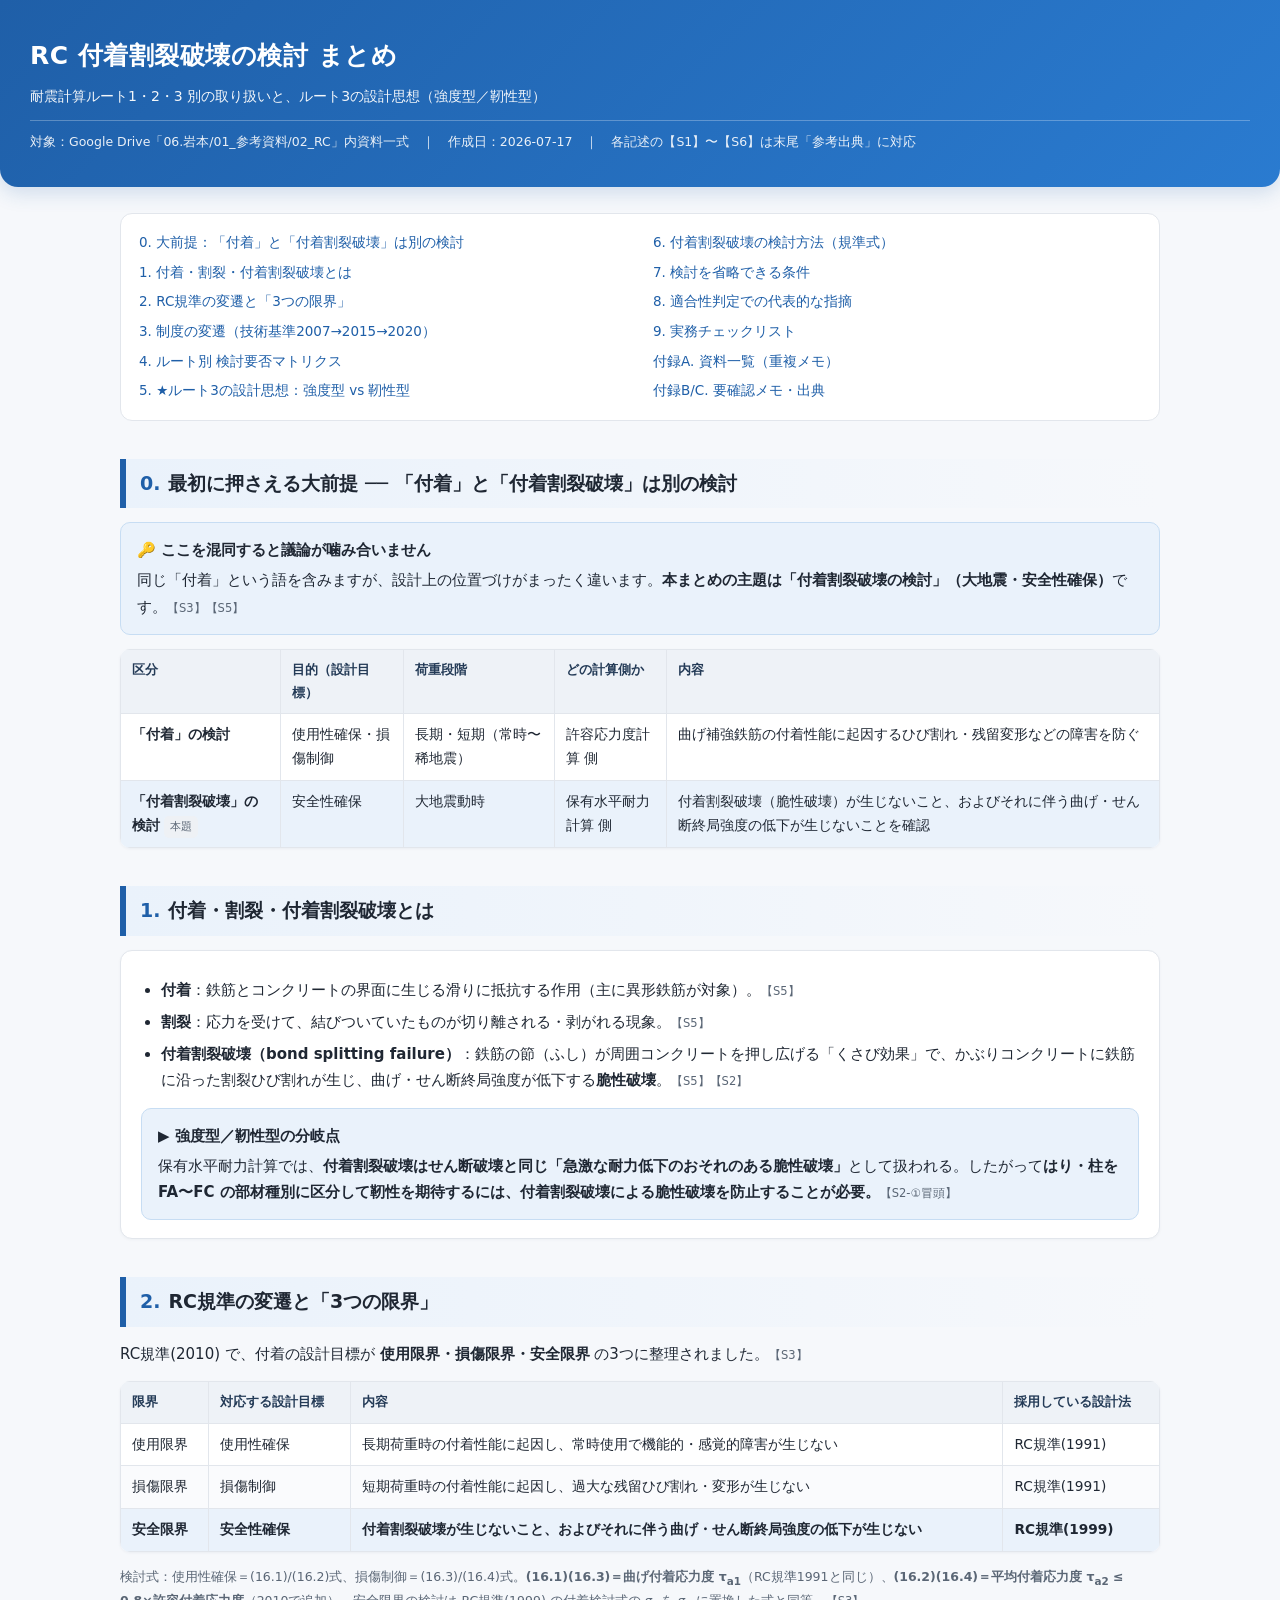
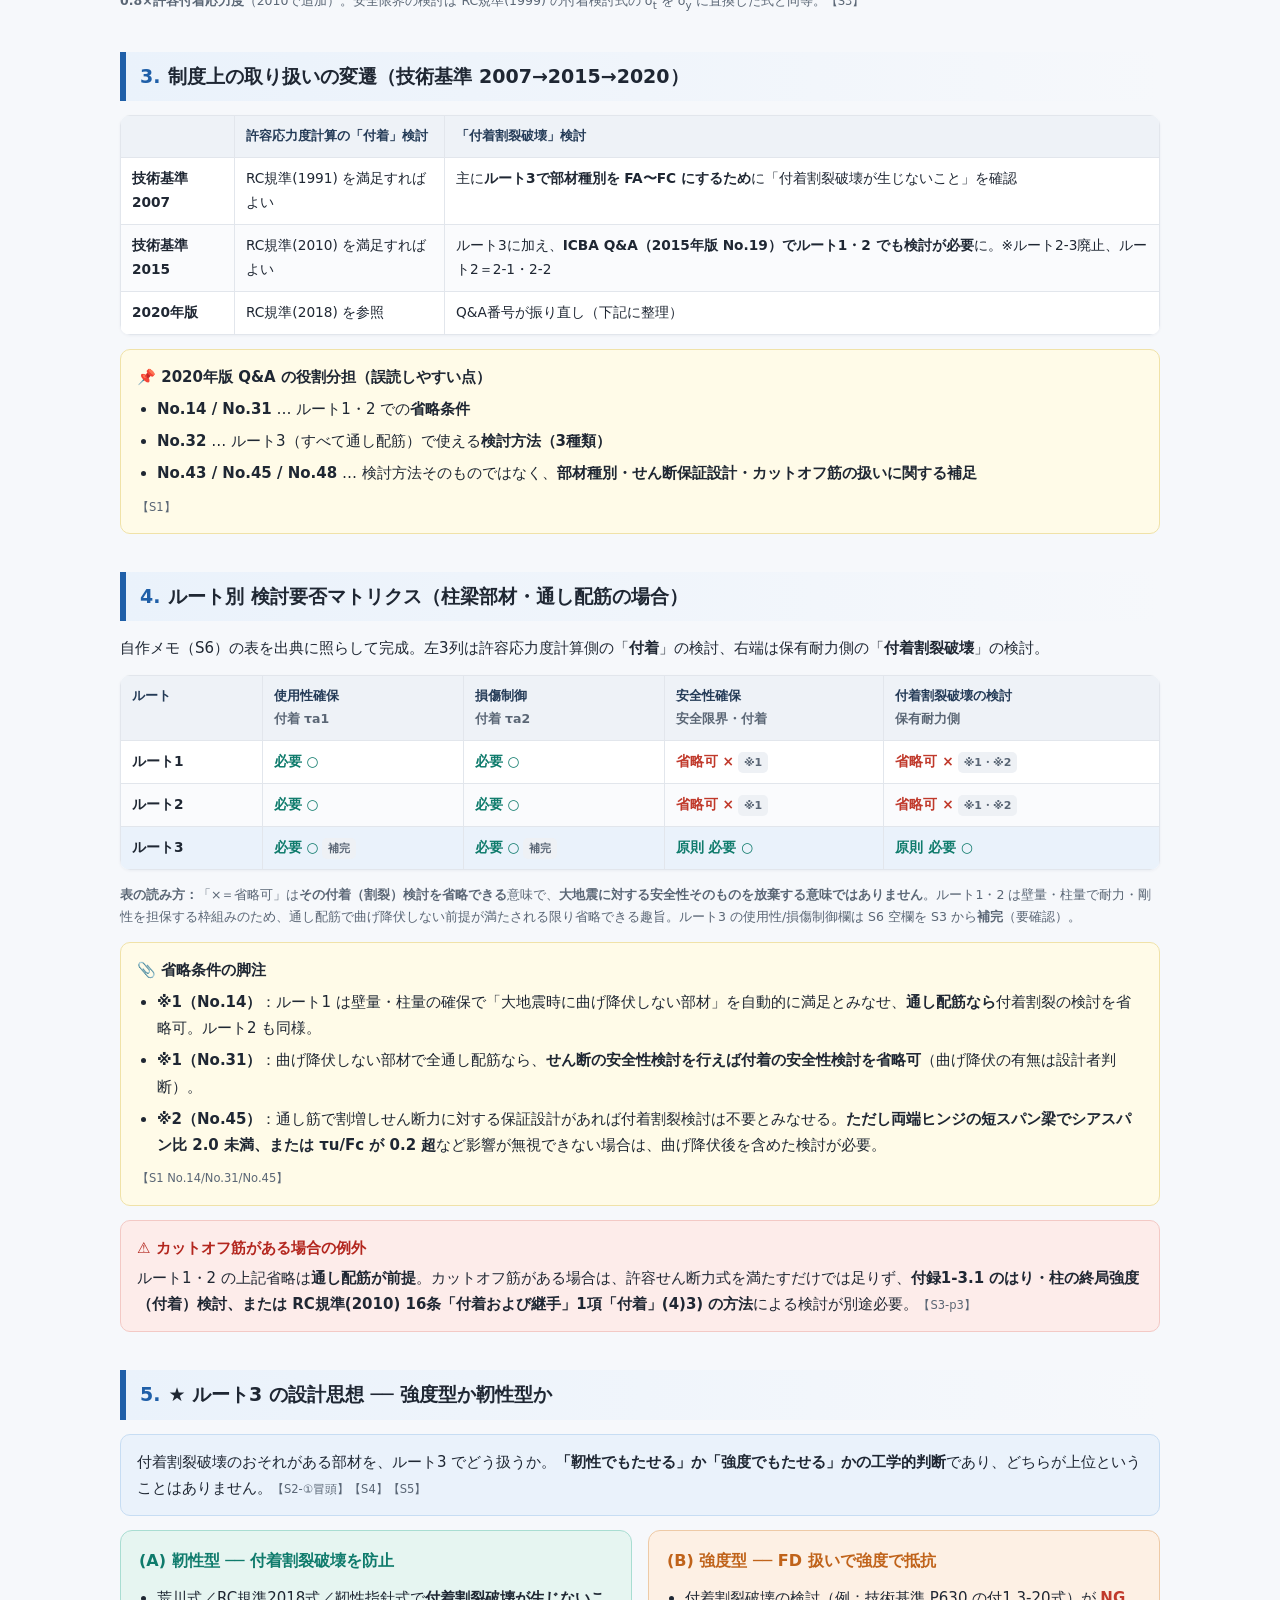
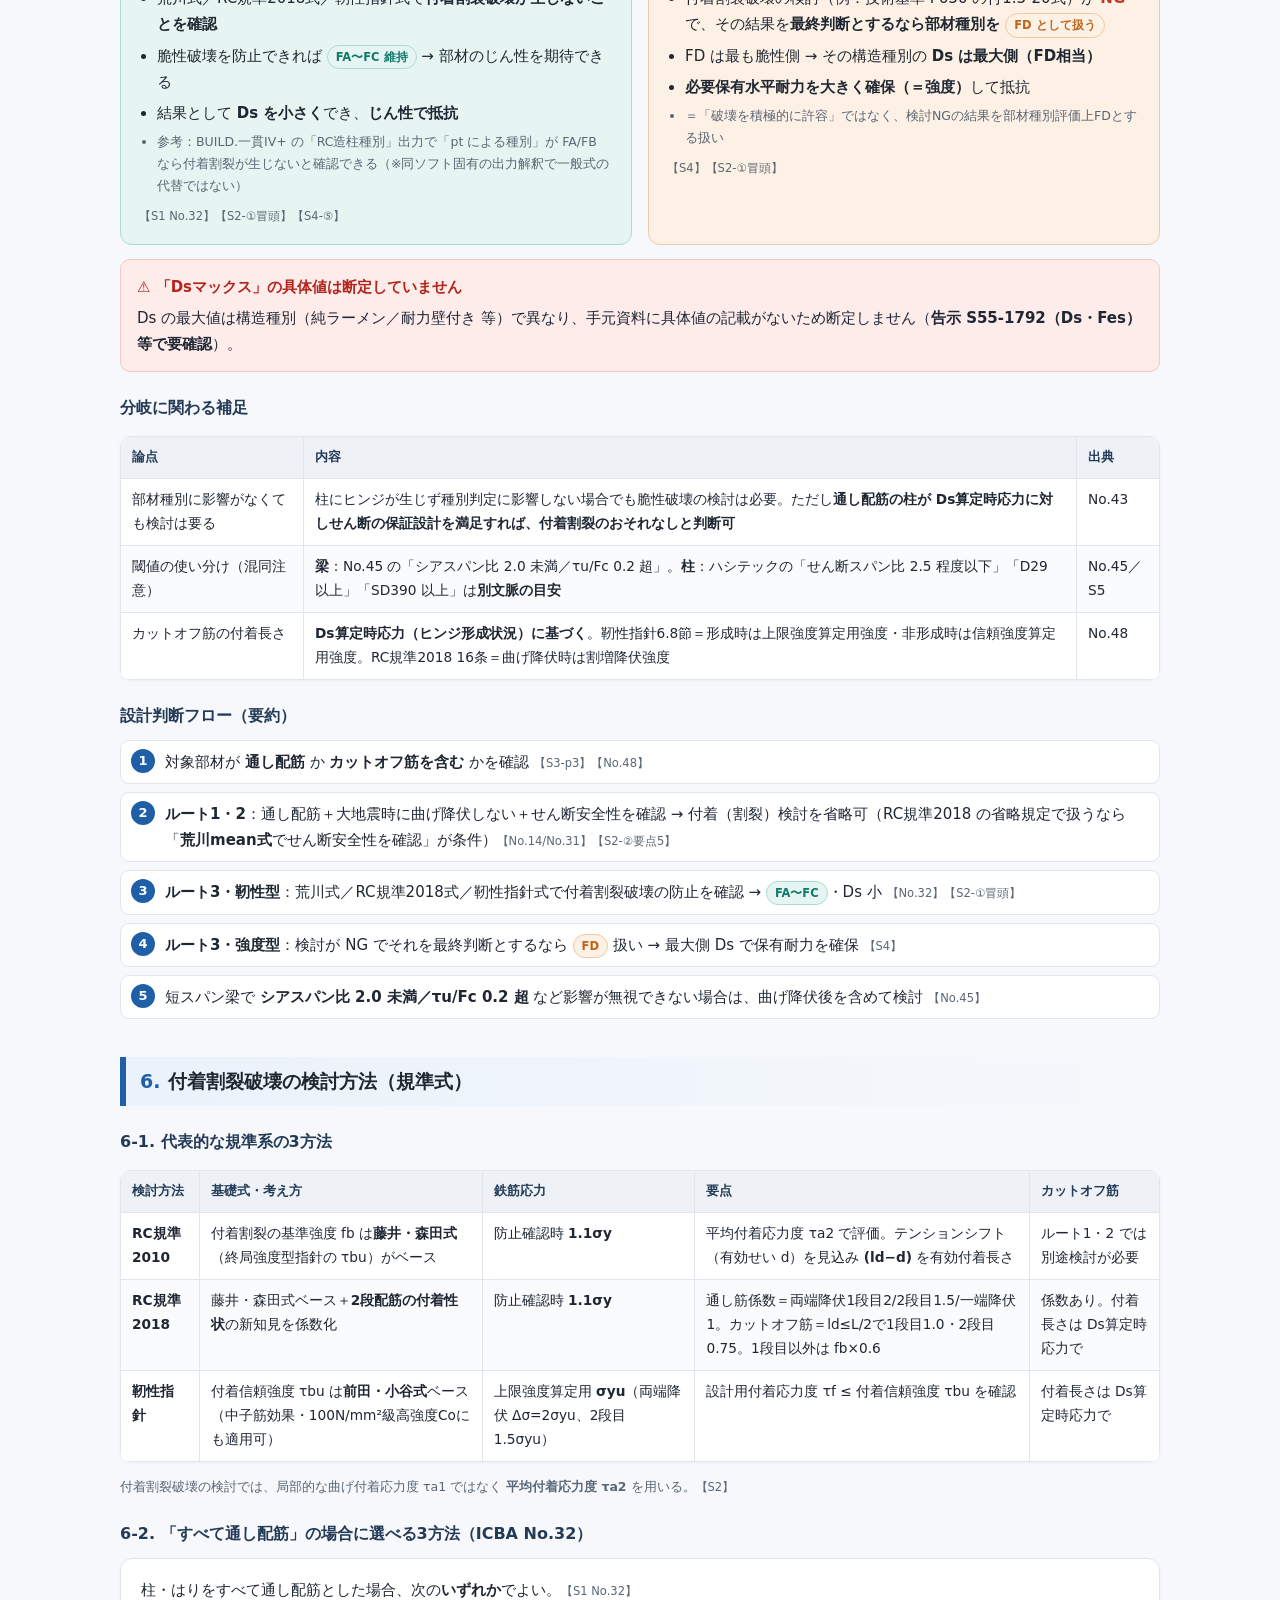
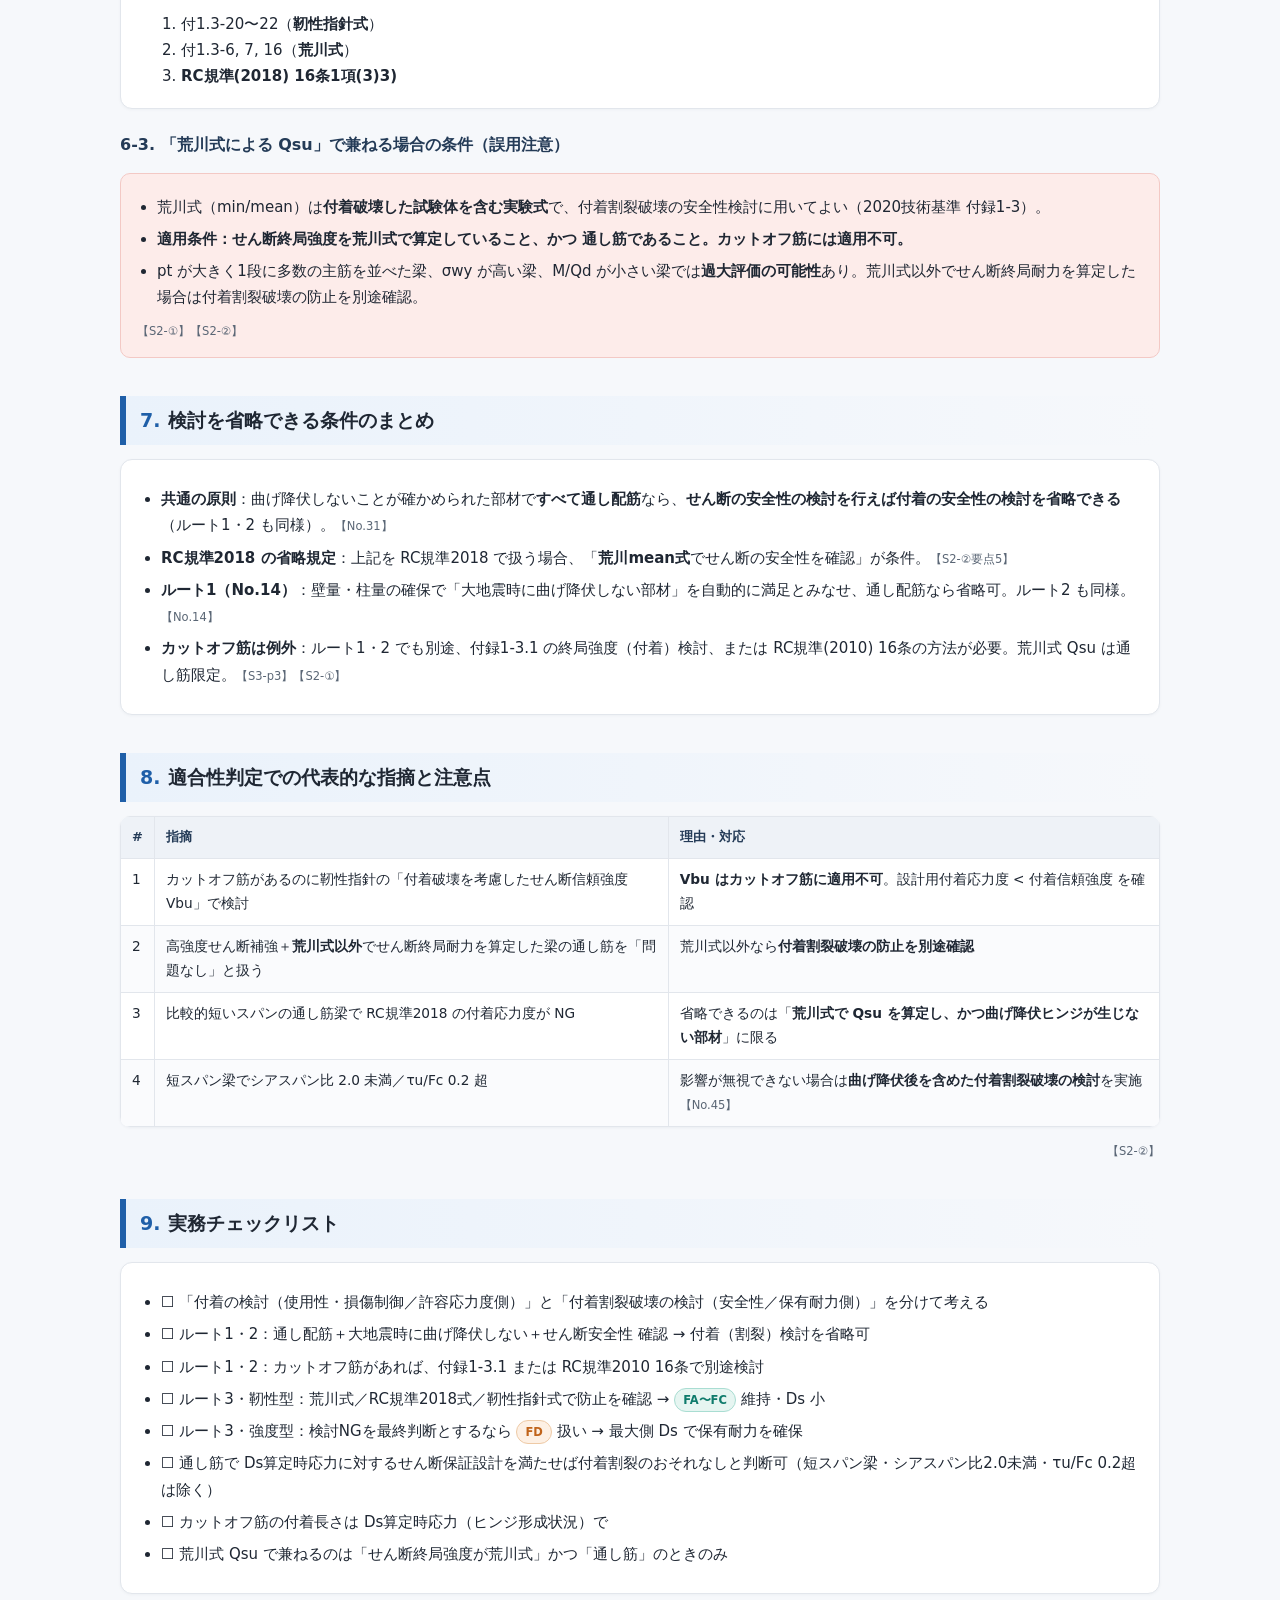
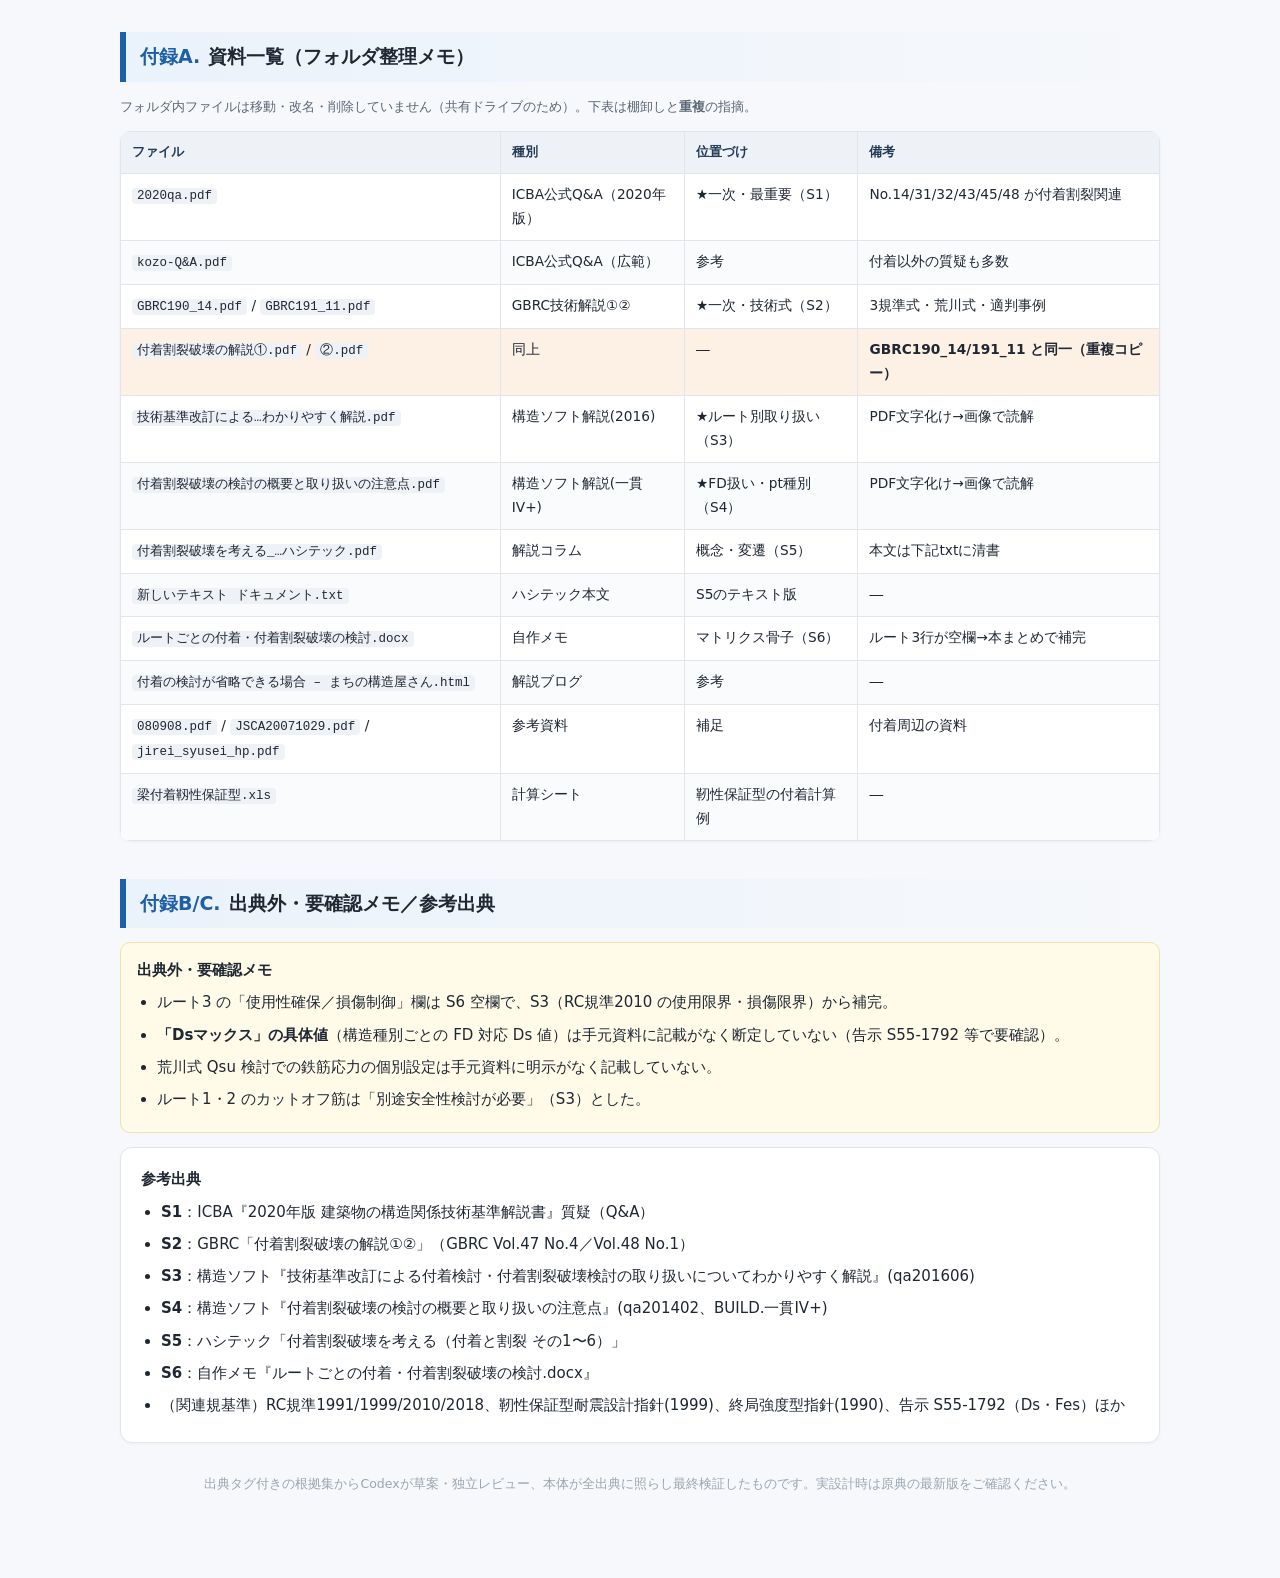
==== rc-fuchaku-247a04ee/index.html @ 0b387d48 "Add RC bond splitting failure summary page Co-Authored-By: Claude Fable 5 <noreply@anthropic.com>" ====
<!DOCTYPE html>
<html lang="ja">
<head>
<meta charset="UTF-8">
<meta name="robots" content="noindex, nofollow">
<meta name="viewport" content="width=device-width, initial-scale=1.0">
<title>RC 付着割裂破壊の検討 まとめ（ルート1・2・3／強度型・靭性型）</title>
<style>
  :root{
    --ink:#1f2733; --sub:#5a6675; --line:#e2e6ec; --bg:#f6f8fb; --card:#fff;
    --accent:#1f5fa8; --accent-soft:#eaf2fb;
    --jin:#0f7b6c; --jin-soft:#e6f5f1;      /* 靭性型 */
    --kyo:#c0631a; --kyo-soft:#fdf0e4;      /* 強度型 */
    --warn:#b3261e; --warn-soft:#fdecea;
    --ok:#0f7b6c; --ng:#c0392b;
  }
  *{box-sizing:border-box}
  body{
    margin:0; background:var(--bg); color:var(--ink);
    font-family:"Yu Gothic","Hiragino Kaku Gothic ProN","Noto Sans JP","Meiryo",system-ui,sans-serif;
    line-height:1.75; font-size:15px; -webkit-font-smoothing:antialiased;
  }
  .wrap{max-width:1080px; margin:0 auto; padding:0 20px 80px;}
  header.hero{
    background:linear-gradient(135deg,#1f5fa8,#2a7bd0); color:#fff;
    padding:34px 30px; border-radius:0 0 18px 18px; margin-bottom:26px;
    box-shadow:0 6px 20px rgba(31,95,168,.18);
  }
  header.hero h1{margin:0 0 6px; font-size:25px; letter-spacing:.02em;}
  header.hero .lead{margin:0; opacity:.95; font-size:14px;}
  header.hero .meta{margin-top:12px; font-size:12.5px; opacity:.9; border-top:1px solid rgba(255,255,255,.3); padding-top:10px;}
  h2{
    font-size:19px; margin:38px 0 14px; padding:8px 0 8px 14px;
    border-left:6px solid var(--accent); background:linear-gradient(90deg,var(--accent-soft),transparent);
  }
  h2 .no{color:var(--accent); font-weight:800; margin-right:8px;}
  h3{font-size:16px; margin:22px 0 10px; color:#243b57;}
  p{margin:10px 0;}
  .card{background:var(--card); border:1px solid var(--line); border-radius:12px; padding:18px 20px; margin:14px 0; box-shadow:0 1px 3px rgba(20,40,80,.04);}
  table{width:100%; border-collapse:collapse; margin:14px 0; background:#fff; font-size:13.7px; border-radius:10px; overflow:hidden; box-shadow:0 1px 3px rgba(20,40,80,.05);}
  th,td{border:1px solid var(--line); padding:9px 11px; text-align:left; vertical-align:top;}
  thead th{background:#eef2f7; color:#243b57; font-weight:700; font-size:13px;}
  tbody tr:nth-child(even){background:#fafbfd;}
  .ok{color:var(--ok); font-weight:800;}
  .ng{color:var(--ng); font-weight:800;}
  .tag{display:inline-block; font-size:11px; color:var(--sub); background:#eef1f5; border-radius:5px; padding:1px 6px; margin-left:4px; white-space:nowrap;}
  .callout{border-radius:10px; padding:14px 16px; margin:14px 0; border:1px solid;}
  .callout .t{font-weight:800; margin-bottom:4px; display:flex; align-items:center; gap:7px;}
  .c-key{background:var(--accent-soft); border-color:#c7ddf3;}
  .c-warn{background:var(--warn-soft); border-color:#f3c9c5;}
  .c-warn .t{color:var(--warn);}
  .c-note{background:#fffbe8; border-color:#f0e2a8;}
  .two{display:grid; grid-template-columns:1fr 1fr; gap:16px;}
  @media(max-width:720px){.two{grid-template-columns:1fr;}}
  .panel{border-radius:12px; padding:16px 18px; border:1.5px solid;}
  .panel h3{margin-top:0;}
  .panel.jin{background:var(--jin-soft); border-color:#a9ddd2;}
  .panel.jin h3{color:var(--jin);}
  .panel.kyo{background:var(--kyo-soft); border-color:#eecaa6;}
  .panel.kyo h3{color:var(--kyo);}
  .panel ul{margin:8px 0 0; padding-left:18px;}
  .panel li{margin:5px 0;}
  .cmp th.jin{background:var(--jin-soft); color:var(--jin);}
  .cmp th.kyo{background:var(--kyo-soft); color:var(--kyo);}
  .cmp td.jin{background:#f2faf8;}
  .cmp td.kyo{background:#fdf6ee;}
  .cmp td.h{font-weight:700; background:#eef2f7; width:130px;}
  ul.clean{margin:8px 0; padding-left:20px;}
  ul.clean li{margin:6px 0;}
  ol.flow{counter-reset:s; list-style:none; padding-left:0; margin:10px 0;}
  ol.flow li{position:relative; padding:8px 8px 8px 44px; margin:8px 0; background:#fff; border:1px solid var(--line); border-radius:9px;}
  ol.flow li::before{counter-increment:s; content:counter(s); position:absolute; left:10px; top:8px; width:24px; height:24px; background:var(--accent); color:#fff; border-radius:50%; text-align:center; line-height:24px; font-weight:800; font-size:13px;}
  .src{color:var(--sub); font-size:11.5px;}
  .foot{font-size:12.5px; color:var(--sub);}
  .legend{font-size:12.5px; color:var(--sub); margin:6px 0 0;}
  code{background:#eef1f5; padding:1px 5px; border-radius:4px; font-size:12.5px;}
  .pill{display:inline-block; padding:1px 8px; border-radius:999px; font-size:11.5px; font-weight:700;}
  .pill.fd{background:var(--kyo-soft); color:var(--kyo); border:1px solid #eecaa6;}
  .pill.fa{background:var(--jin-soft); color:var(--jin); border:1px solid #a9ddd2;}
  .toc{background:#fff; border:1px solid var(--line); border-radius:12px; padding:14px 18px; margin-bottom:8px; columns:2; column-gap:26px;}
  @media(max-width:720px){.toc{columns:1;}}
  .toc a{color:var(--accent); text-decoration:none; font-size:13.5px; display:block; padding:3px 0;}
  .toc a:hover{text-decoration:underline;}
</style>
</head>
<body>
<header class="hero">
  <h1>RC 付着割裂破壊の検討 まとめ</h1>
  <p class="lead">耐震計算ルート1・2・3 別の取り扱いと、ルート3の設計思想（強度型／靭性型）</p>
  <div class="meta">対象：Google Drive「06.岩本/01_参考資料/02_RC」内資料一式　｜　作成日：2026-07-17　｜　各記述の【S1】〜【S6】は末尾「参考出典」に対応</div>
</header>

<div class="wrap">

<nav class="toc">
  <a href="#s0">0. 大前提：「付着」と「付着割裂破壊」は別の検討</a>
  <a href="#s1">1. 付着・割裂・付着割裂破壊とは</a>
  <a href="#s2">2. RC規準の変遷と「3つの限界」</a>
  <a href="#s3">3. 制度の変遷（技術基準2007→2015→2020）</a>
  <a href="#s4">4. ルート別 検討要否マトリクス</a>
  <a href="#s5">5. ★ルート3の設計思想：強度型 vs 靭性型</a>
  <a href="#s6">6. 付着割裂破壊の検討方法（規準式）</a>
  <a href="#s7">7. 検討を省略できる条件</a>
  <a href="#s8">8. 適合性判定での代表的な指摘</a>
  <a href="#s9">9. 実務チェックリスト</a>
  <a href="#sA">付録A. 資料一覧（重複メモ）</a>
  <a href="#sB">付録B/C. 要確認メモ・出典</a>
</nav>

<!-- 0 -->
<h2 id="s0"><span class="no">0.</span>最初に押さえる大前提 ── 「付着」と「付着割裂破壊」は別の検討</h2>
<div class="callout c-key">
  <div class="t">🔑 ここを混同すると議論が噛み合いません</div>
  同じ「付着」という語を含みますが、設計上の位置づけがまったく違います。<b>本まとめの主題は「付着割裂破壊の検討」（大地震・安全性確保）</b>です。<span class="src">【S3】【S5】</span>
</div>
<table>
  <thead><tr><th>区分</th><th>目的（設計目標）</th><th>荷重段階</th><th>どの計算側か</th><th>内容</th></tr></thead>
  <tbody>
    <tr><td><b>「付着」の検討</b></td><td>使用性確保・損傷制御</td><td>長期・短期（常時〜稀地震）</td><td>許容応力度計算 側</td><td>曲げ補強鉄筋の付着性能に起因するひび割れ・残留変形などの障害を防ぐ</td></tr>
    <tr style="background:#eaf2fb;"><td><b>「付着割裂破壊」の検討</b><span class="tag">本題</span></td><td>安全性確保</td><td>大地震動時</td><td>保有水平耐力計算 側</td><td>付着割裂破壊（脆性破壊）が生じないこと、およびそれに伴う曲げ・せん断終局強度の低下が生じないことを確認</td></tr>
  </tbody>
</table>

<!-- 1 -->
<h2 id="s1"><span class="no">1.</span>付着・割裂・付着割裂破壊とは</h2>
<div class="card">
  <ul class="clean">
    <li><b>付着</b>：鉄筋とコンクリートの界面に生じる滑りに抵抗する作用（主に異形鉄筋が対象）。<span class="src">【S5】</span></li>
    <li><b>割裂</b>：応力を受けて、結びついていたものが切り離される・剥がれる現象。<span class="src">【S5】</span></li>
    <li><b>付着割裂破壊（bond splitting failure）</b>：鉄筋の節（ふし）が周囲コンクリートを押し広げる「くさび効果」で、かぶりコンクリートに鉄筋に沿った割裂ひび割れが生じ、曲げ・せん断終局強度が低下する<b>脆性破壊</b>。<span class="src">【S5】【S2】</span></li>
  </ul>
  <div class="callout c-key" style="margin-bottom:0;">
    <div class="t">▶ 強度型／靭性型の分岐点</div>
    保有水平耐力計算では、<b>付着割裂破壊はせん断破壊と同じ「急激な耐力低下のおそれのある脆性破壊」</b>として扱われる。したがって<b>はり・柱を FA〜FC の部材種別に区分して靭性を期待するには、付着割裂破壊による脆性破壊を防止することが必要。</b><span class="src">【S2-①冒頭】</span>
  </div>
</div>

<!-- 2 -->
<h2 id="s2"><span class="no">2.</span>RC規準の変遷と「3つの限界」</h2>
<p>RC規準(2010) で、付着の設計目標が <b>使用限界・損傷限界・安全限界</b> の3つに整理されました。<span class="src">【S3】</span></p>
<table>
  <thead><tr><th>限界</th><th>対応する設計目標</th><th>内容</th><th>採用している設計法</th></tr></thead>
  <tbody>
    <tr><td>使用限界</td><td>使用性確保</td><td>長期荷重時の付着性能に起因し、常時使用で機能的・感覚的障害が生じない</td><td>RC規準(1991)</td></tr>
    <tr><td>損傷限界</td><td>損傷制御</td><td>短期荷重時の付着性能に起因し、過大な残留ひび割れ・変形が生じない</td><td>RC規準(1991)</td></tr>
    <tr style="background:#eaf2fb;"><td><b>安全限界</b></td><td><b>安全性確保</b></td><td><b>付着割裂破壊が生じないこと、およびそれに伴う曲げ・せん断終局強度の低下が生じない</b></td><td><b>RC規準(1999)</b></td></tr>
  </tbody>
</table>
<p class="foot">検討式：使用性確保＝(16.1)/(16.2)式、損傷制御＝(16.3)/(16.4)式。<b>(16.1)(16.3)＝曲げ付着応力度 τ<sub>a1</sub></b>（RC規準1991と同じ）、<b>(16.2)(16.4)＝平均付着応力度 τ<sub>a2</sub> ≤ 0.8×許容付着応力度</b>（2010で追加）。安全限界の検討は RC規準(1999) の付着検討式の σ<sub>t</sub> を σ<sub>y</sub> に置換した式と同等。<span class="src">【S3】</span></p>

<!-- 3 -->
<h2 id="s3"><span class="no">3.</span>制度上の取り扱いの変遷（技術基準 2007→2015→2020）</h2>
<table>
  <thead><tr><th></th><th>許容応力度計算の「付着」検討</th><th>「付着割裂破壊」検討</th></tr></thead>
  <tbody>
    <tr><td><b>技術基準 2007</b></td><td>RC規準(1991) を満足すればよい</td><td>主に<b>ルート3で部材種別を FA〜FC にするため</b>に「付着割裂破壊が生じないこと」を確認</td></tr>
    <tr><td><b>技術基準 2015</b></td><td>RC規準(2010) を満足すればよい</td><td>ルート3に加え、<b>ICBA Q&amp;A（2015年版 No.19）でルート1・2 でも検討が必要</b>に。※ルート2-3廃止、ルート2＝2-1・2-2</td></tr>
    <tr><td><b>2020年版</b></td><td>RC規準(2018) を参照</td><td>Q&amp;A番号が振り直し（下記に整理）</td></tr>
  </tbody>
</table>
<div class="callout c-note">
  <div class="t">📌 2020年版 Q&amp;A の役割分担（誤読しやすい点）</div>
  <ul class="clean" style="margin:2px 0;">
    <li><b>No.14 / No.31</b> … ルート1・2 での<b>省略条件</b></li>
    <li><b>No.32</b> … ルート3（すべて通し配筋）で使える<b>検討方法（3種類）</b></li>
    <li><b>No.43 / No.45 / No.48</b> … 検討方法そのものではなく、<b>部材種別・せん断保証設計・カットオフ筋の扱いに関する補足</b></li>
  </ul>
  <span class="src">【S1】</span>
</div>

<!-- 4 -->
<h2 id="s4"><span class="no">4.</span>ルート別 検討要否マトリクス（柱梁部材・通し配筋の場合）</h2>
<p>自作メモ（S6）の表を出典に照らして完成。左3列は許容応力度計算側の「<b>付着</b>」の検討、右端は保有耐力側の「<b>付着割裂破壊</b>」の検討。</p>
<table>
  <thead><tr><th>ルート</th><th>使用性確保<br><span class="foot">付着 τa1</span></th><th>損傷制御<br><span class="foot">付着 τa2</span></th><th>安全性確保<br><span class="foot">安全限界・付着</span></th><th>付着割裂破壊の検討<br><span class="foot">保有耐力側</span></th></tr></thead>
  <tbody>
    <tr><td><b>ルート1</b></td><td class="ok">必要 ○</td><td class="ok">必要 ○</td><td class="ng">省略可 ×<span class="tag">※1</span></td><td class="ng">省略可 ×<span class="tag">※1・※2</span></td></tr>
    <tr><td><b>ルート2</b></td><td class="ok">必要 ○</td><td class="ok">必要 ○</td><td class="ng">省略可 ×<span class="tag">※1</span></td><td class="ng">省略可 ×<span class="tag">※1・※2</span></td></tr>
    <tr style="background:#eaf2fb;"><td><b>ルート3</b></td><td class="ok">必要 ○<span class="tag">補完</span></td><td class="ok">必要 ○<span class="tag">補完</span></td><td class="ok">原則 必要 ○</td><td class="ok">原則 必要 ○</td></tr>
  </tbody>
</table>
<p class="legend"><b>表の読み方：</b>「×＝省略可」は<b>その付着（割裂）検討を省略できる</b>意味で、<b>大地震に対する安全性そのものを放棄する意味ではありません</b>。ルート1・2 は壁量・柱量で耐力・剛性を担保する枠組みのため、通し配筋で曲げ降伏しない前提が満たされる限り省略できる趣旨。ルート3 の使用性/損傷制御欄は S6 空欄を S3 から<b>補完</b>（要確認）。</p>
<div class="callout c-note">
  <div class="t">📎 省略条件の脚注</div>
  <ul class="clean" style="margin:2px 0;">
    <li><b>※1（No.14）</b>：ルート1 は壁量・柱量の確保で「大地震時に曲げ降伏しない部材」を自動的に満足とみなせ、<b>通し配筋なら</b>付着割裂の検討を省略可。ルート2 も同様。</li>
    <li><b>※1（No.31）</b>：曲げ降伏しない部材で全通し配筋なら、<b>せん断の安全性検討を行えば付着の安全性検討を省略可</b>（曲げ降伏の有無は設計者判断）。</li>
    <li><b>※2（No.45）</b>：通し筋で割増しせん断力に対する保証設計があれば付着割裂検討は不要とみなせる。<b>ただし両端ヒンジの短スパン梁でシアスパン比 2.0 未満、または τu/Fc が 0.2 超</b>など影響が無視できない場合は、曲げ降伏後を含めた検討が必要。</li>
  </ul>
  <span class="src">【S1 No.14/No.31/No.45】</span>
</div>
<div class="callout c-warn">
  <div class="t">⚠ カットオフ筋がある場合の例外</div>
  ルート1・2 の上記省略は<b>通し配筋が前提</b>。カットオフ筋がある場合は、許容せん断力式を満たすだけでは足りず、<b>付録1-3.1 のはり・柱の終局強度（付着）検討、または RC規準(2010) 16条「付着および継手」1項「付着」(4)3) の方法</b>による検討が別途必要。<span class="src">【S3-p3】</span>
</div>

<!-- 5 -->
<h2 id="s5"><span class="no">5.</span>★ ルート3 の設計思想 ── 強度型か靭性型か</h2>
<div class="callout c-key">
  付着割裂破壊のおそれがある部材を、ルート3 でどう扱うか。<b>「靭性でもたせる」か「強度でもたせる」かの工学的判断</b>であり、どちらが上位ということはありません。<span class="src">【S2-①冒頭】【S4】【S5】</span>
</div>
<div class="two">
  <div class="panel jin">
    <h3>(A) 靭性型 ── 付着割裂破壊を防止</h3>
    <ul>
      <li>荒川式／RC規準2018式／靭性指針式で<b>付着割裂破壊が生じないことを確認</b></li>
      <li>脆性破壊を防止できれば <span class="pill fa">FA〜FC 維持</span> → 部材のじん性を期待できる</li>
      <li>結果として <b>Ds を小さく</b>でき、<b>じん性で抵抗</b></li>
      <li class="foot">参考：BUILD.一貫IV+ の「RC造柱種別」出力で「pt による種別」が FA/FB なら付着割裂が生じないと確認できる（※同ソフト固有の出力解釈で一般式の代替ではない）</li>
    </ul>
    <span class="src">【S1 No.32】【S2-①冒頭】【S4-⑤】</span>
  </div>
  <div class="panel kyo">
    <h3>(B) 強度型 ── FD 扱いで強度で抵抗</h3>
    <ul>
      <li>付着割裂破壊の検討（例：技術基準 P630 の付1.3-20式）が <b class="ng">NG</b> で、その結果を<b>最終判断とするなら部材種別を <span class="pill fd">FD として扱う</span></b></li>
      <li>FD は最も脆性側 → その構造種別の <b>Ds は最大側（FD相当）</b></li>
      <li><b>必要保有水平耐力を大きく確保（＝強度）</b>して抵抗</li>
      <li class="foot">＝「破壊を積極的に許容」ではなく、検討NGの結果を部材種別評価上FDとする扱い</li>
    </ul>
    <span class="src">【S4】【S2-①冒頭】</span>
  </div>
</div>
<div class="callout c-warn">
  <div class="t">⚠ 「Dsマックス」の具体値は断定していません</div>
  Ds の最大値は構造種別（純ラーメン／耐力壁付き 等）で異なり、手元資料に具体値の記載がないため断定しません（<b>告示 S55-1792（Ds・Fes）等で要確認</b>）。
</div>

<h3>分岐に関わる補足</h3>
<table>
  <thead><tr><th>論点</th><th>内容</th><th>出典</th></tr></thead>
  <tbody>
    <tr><td>部材種別に影響がなくても検討は要る</td><td>柱にヒンジが生じず種別判定に影響しない場合でも脆性破壊の検討は必要。ただし<b>通し配筋の柱が Ds算定時応力に対しせん断の保証設計を満足すれば、付着割裂のおそれなしと判断可</b></td><td>No.43</td></tr>
    <tr><td>閾値の使い分け（混同注意）</td><td><b>梁</b>：No.45 の「シアスパン比 2.0 未満／τu/Fc 0.2 超」。<b>柱</b>：ハシテックの「せん断スパン比 2.5 程度以下」「D29 以上」「SD390 以上」は<b>別文脈の目安</b></td><td>No.45／S5</td></tr>
    <tr><td>カットオフ筋の付着長さ</td><td><b>Ds算定時応力（ヒンジ形成状況）に基づく</b>。靭性指針6.8節＝形成時は上限強度算定用強度・非形成時は信頼強度算定用強度。RC規準2018 16条＝曲げ降伏時は割増降伏強度</td><td>No.48</td></tr>
  </tbody>
</table>

<h3>設計判断フロー（要約）</h3>
<ol class="flow">
  <li>対象部材が <b>通し配筋</b> か <b>カットオフ筋を含む</b> かを確認 <span class="src">【S3-p3】【No.48】</span></li>
  <li><b>ルート1・2</b>：通し配筋＋大地震時に曲げ降伏しない＋せん断安全性を確認 → 付着（割裂）検討を省略可（RC規準2018 の省略規定で扱うなら「<b>荒川mean式</b>でせん断安全性を確認」が条件）<span class="src">【No.14/No.31】【S2-②要点5】</span></li>
  <li><b>ルート3・靭性型</b>：荒川式／RC規準2018式／靭性指針式で付着割裂破壊の防止を確認 → <span class="pill fa">FA〜FC</span>・Ds 小 <span class="src">【No.32】【S2-①冒頭】</span></li>
  <li><b>ルート3・強度型</b>：検討が NG でそれを最終判断とするなら <span class="pill fd">FD</span> 扱い → 最大側 Ds で保有耐力を確保 <span class="src">【S4】</span></li>
  <li>短スパン梁で <b>シアスパン比 2.0 未満／τu/Fc 0.2 超</b> など影響が無視できない場合は、曲げ降伏後を含めて検討 <span class="src">【No.45】</span></li>
</ol>

<!-- 6 -->
<h2 id="s6"><span class="no">6.</span>付着割裂破壊の検討方法（規準式）</h2>
<h3>6-1. 代表的な規準系の3方法</h3>
<table>
  <thead><tr><th>検討方法</th><th>基礎式・考え方</th><th>鉄筋応力</th><th>要点</th><th>カットオフ筋</th></tr></thead>
  <tbody>
    <tr><td><b>RC規準2010</b></td><td>付着割裂の基準強度 fb は<b>藤井・森田式</b>（終局強度型指針の τbu）がベース</td><td>防止確認時 <b>1.1σy</b></td><td>平均付着応力度 τa2 で評価。テンションシフト（有効せい d）を見込み <b>(ld−d)</b> を有効付着長さ</td><td>ルート1・2 では別途検討が必要</td></tr>
    <tr><td><b>RC規準2018</b></td><td>藤井・森田式ベース＋<b>2段配筋の付着性状</b>の新知見を係数化</td><td>防止確認時 <b>1.1σy</b></td><td>通し筋係数＝両端降伏1段目2/2段目1.5/一端降伏1。カットオフ筋＝ld≤L/2で1段目1.0・2段目0.75。1段目以外は fb×0.6</td><td>係数あり。付着長さは Ds算定時応力で</td></tr>
    <tr><td><b>靭性指針</b></td><td>付着信頼強度 τbu は<b>前田・小谷式</b>ベース（中子筋効果・100N/mm²級高強度Coにも適用可）</td><td>上限強度算定用 <b>σyu</b>（両端降伏 Δσ=2σyu、2段目 1.5σyu）</td><td>設計用付着応力度 τf ≤ 付着信頼強度 τbu を確認</td><td>付着長さは Ds算定時応力で</td></tr>
  </tbody>
</table>
<p class="foot">付着割裂破壊の検討では、局部的な曲げ付着応力度 τa1 ではなく <b>平均付着応力度 τa2</b> を用いる。<span class="src">【S2】</span></p>

<h3>6-2. 「すべて通し配筋」の場合に選べる3方法（ICBA No.32）</h3>
<div class="card" style="margin-top:6px;">
  柱・はりをすべて通し配筋とした場合、次の<b>いずれか</b>でよい。<span class="src">【S1 No.32】</span>
  <ol style="margin:8px 0 0;">
    <li>付1.3-20〜22（<b>靭性指針式</b>）</li>
    <li>付1.3-6, 7, 16（<b>荒川式</b>）</li>
    <li><b>RC規準(2018) 16条1項(3)3)</b></li>
  </ol>
</div>

<h3>6-3. 「荒川式による Qsu」で兼ねる場合の条件（誤用注意）</h3>
<div class="callout c-warn">
  <ul class="clean" style="margin:2px 0;">
    <li>荒川式（min/mean）は<b>付着破壊した試験体を含む実験式</b>で、付着割裂破壊の安全性検討に用いてよい（2020技術基準 付録1-3）。</li>
    <li><b>適用条件：せん断終局強度を荒川式で算定していること、かつ 通し筋であること。カットオフ筋には適用不可。</b></li>
    <li>pt が大きく1段に多数の主筋を並べた梁、σwy が高い梁、M/Qd が小さい梁では<b>過大評価の可能性</b>あり。荒川式以外でせん断終局耐力を算定した場合は付着割裂破壊の防止を別途確認。</li>
  </ul>
  <span class="src">【S2-①】【S2-②】</span>
</div>

<!-- 7 -->
<h2 id="s7"><span class="no">7.</span>検討を省略できる条件のまとめ</h2>
<div class="card">
  <ul class="clean">
    <li><b>共通の原則</b>：曲げ降伏しないことが確かめられた部材で<b>すべて通し配筋</b>なら、<b>せん断の安全性の検討を行えば付着の安全性の検討を省略できる</b>（ルート1・2 も同様）。<span class="src">【No.31】</span></li>
    <li><b>RC規準2018 の省略規定</b>：上記を RC規準2018 で扱う場合、「<b>荒川mean式</b>でせん断の安全性を確認」が条件。<span class="src">【S2-②要点5】</span></li>
    <li><b>ルート1（No.14）</b>：壁量・柱量の確保で「大地震時に曲げ降伏しない部材」を自動的に満足とみなせ、通し配筋なら省略可。ルート2 も同様。<span class="src">【No.14】</span></li>
    <li><b>カットオフ筋は例外</b>：ルート1・2 でも別途、付録1-3.1 の終局強度（付着）検討、または RC規準(2010) 16条の方法が必要。荒川式 Qsu は通し筋限定。<span class="src">【S3-p3】【S2-①】</span></li>
  </ul>
</div>

<!-- 8 -->
<h2 id="s8"><span class="no">8.</span>適合性判定での代表的な指摘と注意点</h2>
<table>
  <thead><tr><th>#</th><th>指摘</th><th>理由・対応</th></tr></thead>
  <tbody>
    <tr><td>1</td><td>カットオフ筋があるのに靭性指針の「付着破壊を考慮したせん断信頼強度 Vbu」で検討</td><td><b>Vbu はカットオフ筋に適用不可</b>。設計用付着応力度 &lt; 付着信頼強度 を確認</td></tr>
    <tr><td>2</td><td>高強度せん断補強＋<b>荒川式以外</b>でせん断終局耐力を算定した梁の通し筋を「問題なし」と扱う</td><td>荒川式以外なら<b>付着割裂破壊の防止を別途確認</b></td></tr>
    <tr><td>3</td><td>比較的短いスパンの通し筋梁で RC規準2018 の付着応力度が NG</td><td>省略できるのは「<b>荒川式で Qsu を算定し、かつ曲げ降伏ヒンジが生じない部材</b>」に限る</td></tr>
    <tr><td>4</td><td>短スパン梁でシアスパン比 2.0 未満／τu/Fc 0.2 超</td><td>影響が無視できない場合は<b>曲げ降伏後を含めた付着割裂破壊の検討</b>を実施 <span class="src">【No.45】</span></td></tr>
  </tbody>
</table>
<p class="src" style="text-align:right;">【S2-②】</p>

<!-- 9 -->
<h2 id="s9"><span class="no">9.</span>実務チェックリスト</h2>
<div class="card">
  <ul class="clean">
    <li>☐ 「付着の検討（使用性・損傷制御／許容応力度側）」と「付着割裂破壊の検討（安全性／保有耐力側）」を分けて考える</li>
    <li>☐ ルート1・2：通し配筋＋大地震時に曲げ降伏しない＋せん断安全性 確認 → 付着（割裂）検討を省略可</li>
    <li>☐ ルート1・2：カットオフ筋があれば、付録1-3.1 または RC規準2010 16条で別途検討</li>
    <li>☐ ルート3・靭性型：荒川式／RC規準2018式／靭性指針式で防止を確認 → <span class="pill fa">FA〜FC</span> 維持・Ds 小</li>
    <li>☐ ルート3・強度型：検討NGを最終判断とするなら <span class="pill fd">FD</span> 扱い → 最大側 Ds で保有耐力を確保</li>
    <li>☐ 通し筋で Ds算定時応力に対するせん断保証設計を満たせば付着割裂のおそれなしと判断可（短スパン梁・シアスパン比2.0未満・τu/Fc 0.2超は除く）</li>
    <li>☐ カットオフ筋の付着長さは Ds算定時応力（ヒンジ形成状況）で</li>
    <li>☐ 荒川式 Qsu で兼ねるのは「せん断終局強度が荒川式」かつ「通し筋」のときのみ</li>
  </ul>
</div>

<!-- A -->
<h2 id="sA"><span class="no">付録A.</span>資料一覧（フォルダ整理メモ）</h2>
<p class="foot">フォルダ内ファイルは移動・改名・削除していません（共有ドライブのため）。下表は棚卸しと<b>重複</b>の指摘。</p>
<table>
  <thead><tr><th>ファイル</th><th>種別</th><th>位置づけ</th><th>備考</th></tr></thead>
  <tbody>
    <tr><td><code>2020qa.pdf</code></td><td>ICBA公式Q&amp;A（2020年版）</td><td>★一次・最重要（S1）</td><td>No.14/31/32/43/45/48 が付着割裂関連</td></tr>
    <tr><td><code>kozo-Q&amp;A.pdf</code></td><td>ICBA公式Q&amp;A（広範）</td><td>参考</td><td>付着以外の質疑も多数</td></tr>
    <tr><td><code>GBRC190_14.pdf</code> / <code>GBRC191_11.pdf</code></td><td>GBRC技術解説①②</td><td>★一次・技術式（S2）</td><td>3規準式・荒川式・適判事例</td></tr>
    <tr style="background:#fdf0e4;"><td><code>付着割裂破壊の解説①.pdf</code> / <code>②.pdf</code></td><td>同上</td><td>―</td><td><b>GBRC190_14/191_11 と同一（重複コピー）</b></td></tr>
    <tr><td><code>技術基準改訂による…わかりやすく解説.pdf</code></td><td>構造ソフト解説(2016)</td><td>★ルート別取り扱い（S3）</td><td>PDF文字化け→画像で読解</td></tr>
    <tr><td><code>付着割裂破壊の検討の概要と取り扱いの注意点.pdf</code></td><td>構造ソフト解説(一貫IV+)</td><td>★FD扱い・pt種別（S4）</td><td>PDF文字化け→画像で読解</td></tr>
    <tr><td><code>付着割裂破壊を考える_…ハシテック.pdf</code></td><td>解説コラム</td><td>概念・変遷（S5）</td><td>本文は下記txtに清書</td></tr>
    <tr><td><code>新しいテキスト ドキュメント.txt</code></td><td>ハシテック本文</td><td>S5のテキスト版</td><td>―</td></tr>
    <tr><td><code>ルートごとの付着・付着割裂破壊の検討.docx</code></td><td>自作メモ</td><td>マトリクス骨子（S6）</td><td>ルート3行が空欄→本まとめで補完</td></tr>
    <tr><td><code>付着の検討が省略できる場合 – まちの構造屋さん.html</code></td><td>解説ブログ</td><td>参考</td><td>―</td></tr>
    <tr><td><code>080908.pdf</code> / <code>JSCA20071029.pdf</code> / <code>jirei_syusei_hp.pdf</code></td><td>参考資料</td><td>補足</td><td>付着周辺の資料</td></tr>
    <tr><td><code>梁付着靱性保証型.xls</code></td><td>計算シート</td><td>靭性保証型の付着計算例</td><td>―</td></tr>
  </tbody>
</table>

<!-- B/C -->
<h2 id="sB"><span class="no">付録B/C.</span>出典外・要確認メモ／参考出典</h2>
<div class="callout c-note">
  <div class="t">出典外・要確認メモ</div>
  <ul class="clean" style="margin:2px 0;">
    <li>ルート3 の「使用性確保／損傷制御」欄は S6 空欄で、S3（RC規準2010 の使用限界・損傷限界）から補完。</li>
    <li><b>「Dsマックス」の具体値</b>（構造種別ごとの FD 対応 Ds 値）は手元資料に記載がなく断定していない（告示 S55-1792 等で要確認）。</li>
    <li>荒川式 Qsu 検討での鉄筋応力の個別設定は手元資料に明示がなく記載していない。</li>
    <li>ルート1・2 のカットオフ筋は「別途安全性検討が必要」（S3）とした。</li>
  </ul>
</div>
<div class="card">
  <b>参考出典</b>
  <ul class="clean" style="margin:6px 0 0;">
    <li><b>S1</b>：ICBA『2020年版 建築物の構造関係技術基準解説書』質疑（Q&amp;A）</li>
    <li><b>S2</b>：GBRC「付着割裂破壊の解説①②」（GBRC Vol.47 No.4／Vol.48 No.1）</li>
    <li><b>S3</b>：構造ソフト『技術基準改訂による付着検討・付着割裂破壊検討の取り扱いについてわかりやすく解説』(qa201606)</li>
    <li><b>S4</b>：構造ソフト『付着割裂破壊の検討の概要と取り扱いの注意点』(qa201402、BUILD.一貫IV+)</li>
    <li><b>S5</b>：ハシテック「付着割裂破壊を考える（付着と割裂 その1〜6）」</li>
    <li><b>S6</b>：自作メモ『ルートごとの付着・付着割裂破壊の検討.docx』</li>
    <li>（関連規基準）RC規準1991/1999/2010/2018、靭性保証型耐震設計指針(1999)、終局強度型指針(1990)、告示 S55-1792（Ds・Fes）ほか</li>
  </ul>
</div>

<p class="foot" style="text-align:center; margin-top:30px; color:#9aa5b1;">出典タグ付きの根拠集からCodexが草案・独立レビュー、本体が全出典に照らし最終検証したものです。実設計時は原典の最新版をご確認ください。</p>

</div>
</body>
</html>
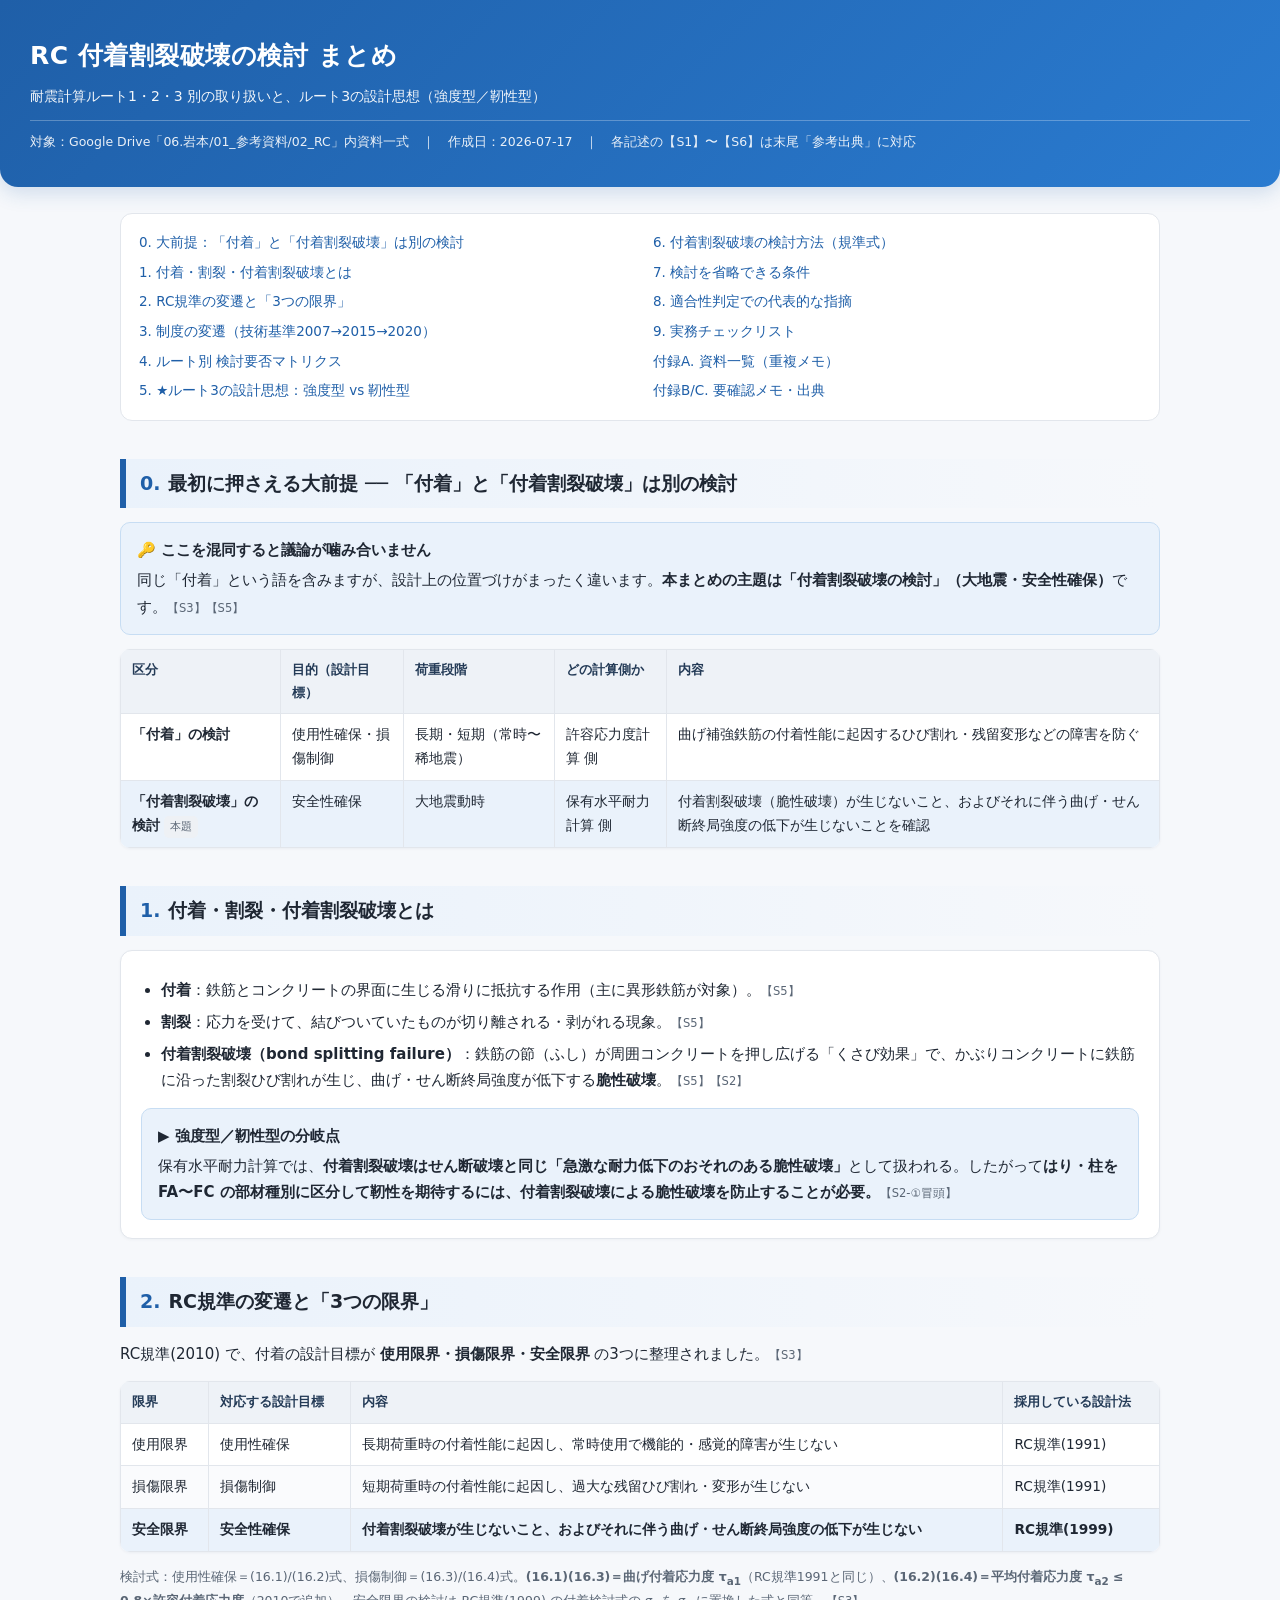
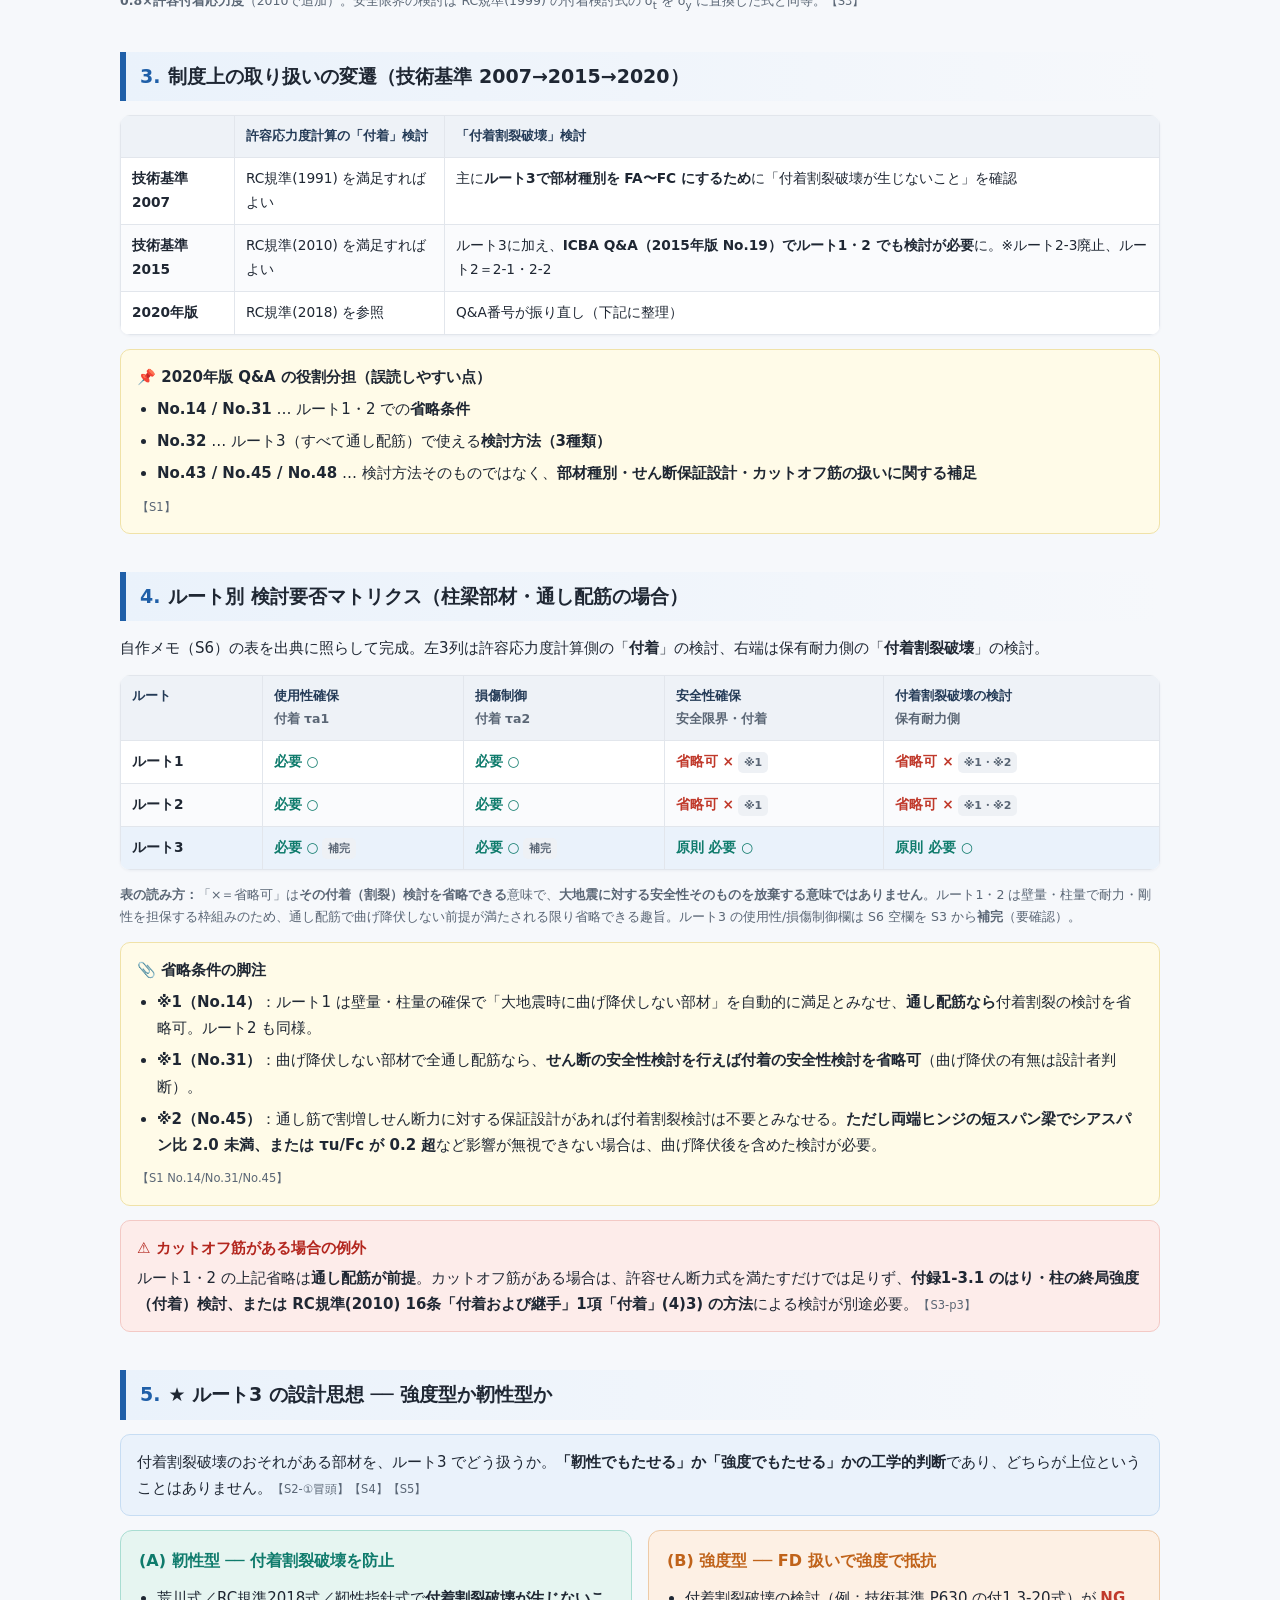
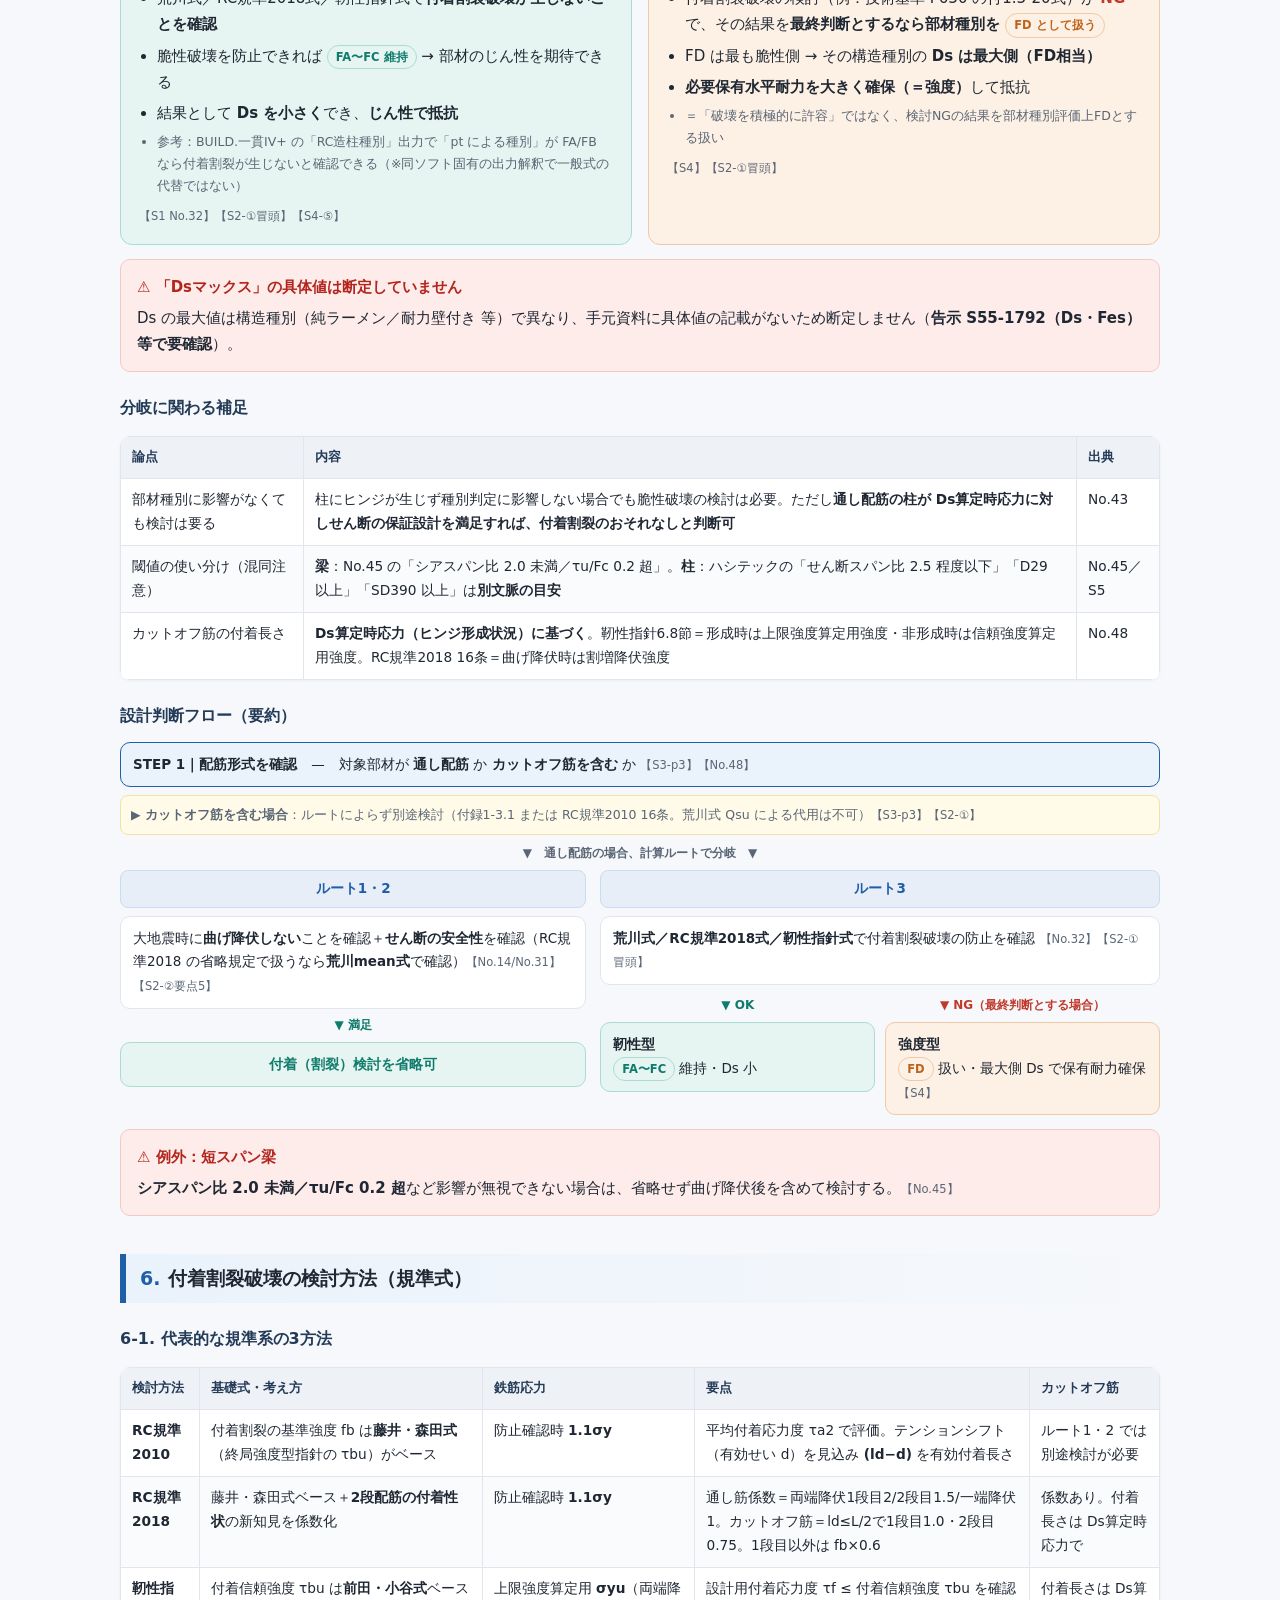
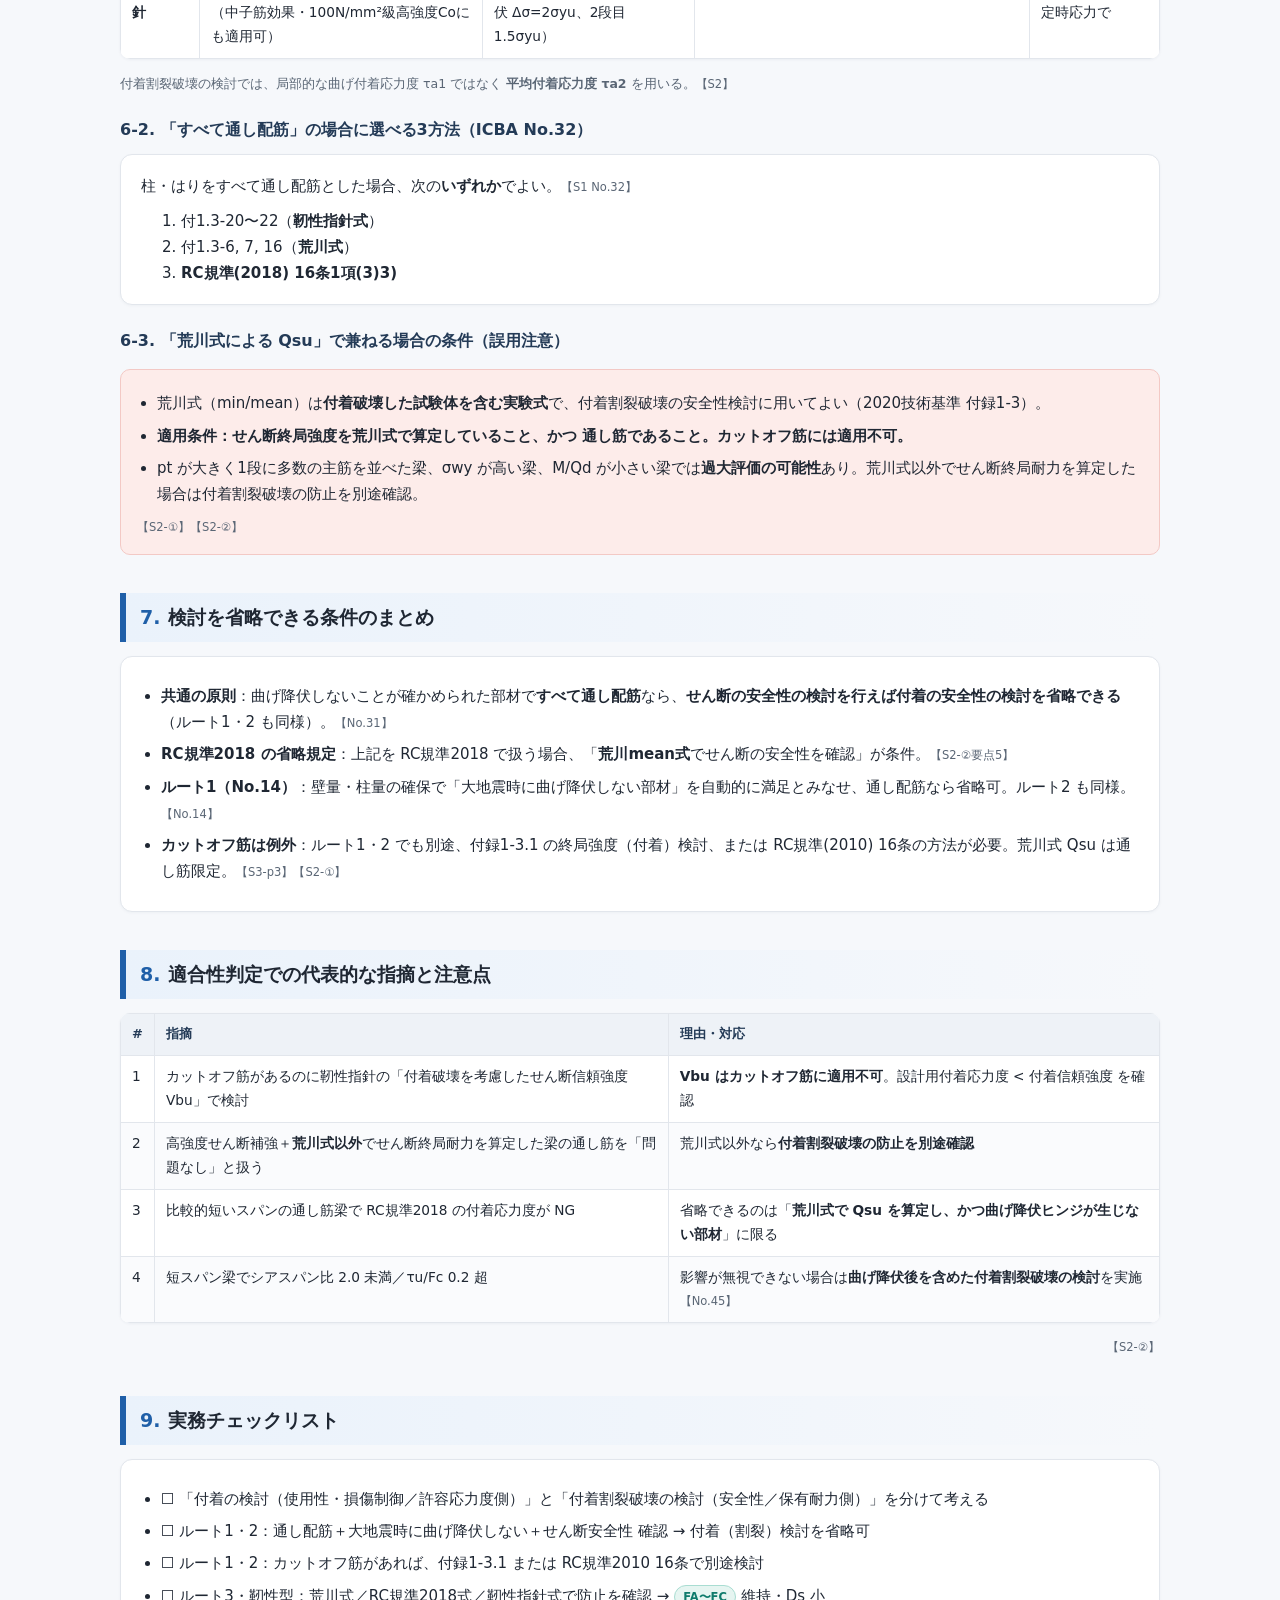
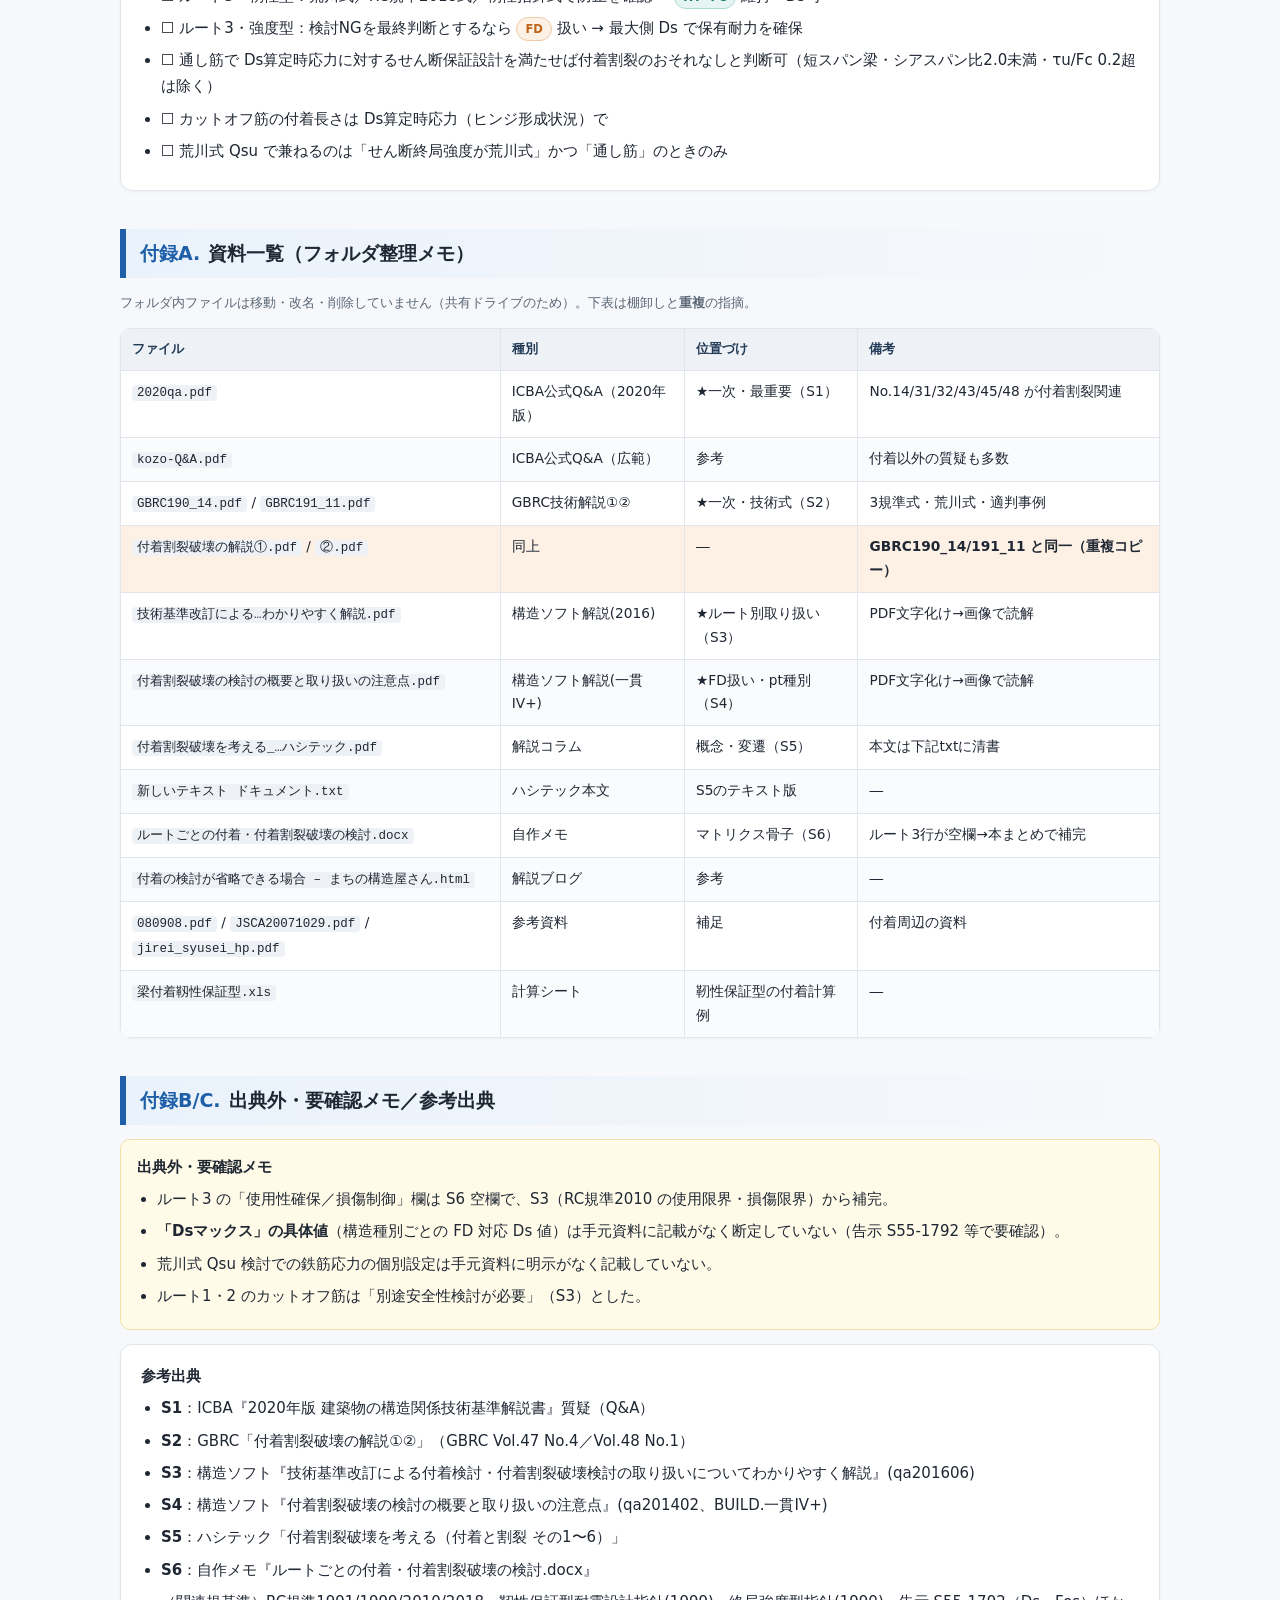
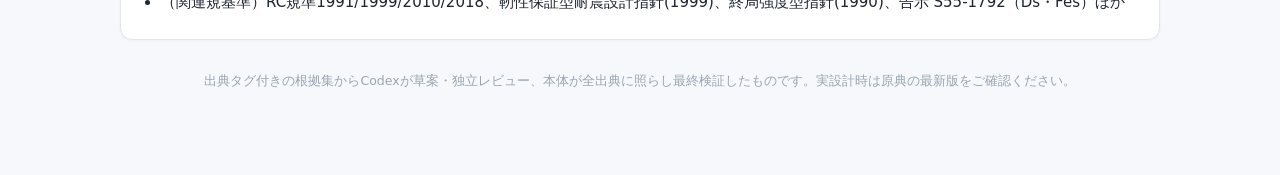
==== commit f9a7011a: "Redesign decision flow as branching flowchart Co-Authored-By: Claude Fable 5 <noreply@anthropic.com>" ====
--- a/rc-fuchaku-247a04ee/index.html
+++ b/rc-fuchaku-247a04ee/index.html
@@ -70,6 +70,20 @@
   ol.flow{counter-reset:s; list-style:none; padding-left:0; margin:10px 0;}
   ol.flow li{position:relative; padding:8px 8px 8px 44px; margin:8px 0; background:#fff; border:1px solid var(--line); border-radius:9px;}
   ol.flow li::before{counter-increment:s; content:counter(s); position:absolute; left:10px; top:8px; width:24px; height:24px; background:var(--accent); color:#fff; border-radius:50%; text-align:center; line-height:24px; font-weight:800; font-size:13px;}
+  .fc{margin:12px 0;}
+  .fc-node{background:#fff; border:1.5px solid var(--line); border-radius:10px; padding:10px 12px; font-size:13.5px;}
+  .fc-start{border-color:var(--accent); background:var(--accent-soft);}
+  .fc-note{font-size:12.5px; color:var(--sub); background:#fffbe8; border:1px solid #f0e2a8; border-radius:8px; padding:8px 10px; margin:8px 0;}
+  .fc-arrow{text-align:center; color:var(--sub); font-size:12px; font-weight:700; margin:6px 0;}
+  .fc-arrow.ok{color:var(--ok);}
+  .fc-arrow.ng{color:var(--ng);}
+  .fc-branch{display:grid; grid-template-columns:1fr 1.2fr; gap:14px; align-items:start; margin-top:4px;}
+  .fc-branch2{display:grid; grid-template-columns:1fr 1fr; gap:10px; align-items:start; margin-top:4px;}
+  .fc-head{text-align:center; font-weight:800; border-radius:8px; padding:6px; margin-bottom:8px; font-size:13.5px; background:#e8eef7; color:var(--accent); border:1px solid #c7ddf3;}
+  .fc-node.fc-ok{border-color:#a9ddd2; background:var(--jin-soft); font-weight:700; color:var(--jin); text-align:center;}
+  .fc-node.fc-jin{border-color:#a9ddd2; background:var(--jin-soft);}
+  .fc-node.fc-kyo{border-color:#eecaa6; background:var(--kyo-soft);}
+  @media(max-width:560px){.fc-branch{grid-template-columns:1fr;}}
   .src{color:var(--sub); font-size:11.5px;}
   .foot{font-size:12.5px; color:var(--sub);}
   .legend{font-size:12.5px; color:var(--sub); margin:6px 0 0;}
@@ -237,13 +251,34 @@
 </table>
 
 <h3>設計判断フロー（要約）</h3>
-<ol class="flow">
-  <li>対象部材が <b>通し配筋</b> か <b>カットオフ筋を含む</b> かを確認 <span class="src">【S3-p3】【No.48】</span></li>
-  <li><b>ルート1・2</b>：通し配筋＋大地震時に曲げ降伏しない＋せん断安全性を確認 → 付着（割裂）検討を省略可（RC規準2018 の省略規定で扱うなら「<b>荒川mean式</b>でせん断安全性を確認」が条件）<span class="src">【No.14/No.31】【S2-②要点5】</span></li>
-  <li><b>ルート3・靭性型</b>：荒川式／RC規準2018式／靭性指針式で付着割裂破壊の防止を確認 → <span class="pill fa">FA〜FC</span>・Ds 小 <span class="src">【No.32】【S2-①冒頭】</span></li>
-  <li><b>ルート3・強度型</b>：検討が NG でそれを最終判断とするなら <span class="pill fd">FD</span> 扱い → 最大側 Ds で保有耐力を確保 <span class="src">【S4】</span></li>
-  <li>短スパン梁で <b>シアスパン比 2.0 未満／τu/Fc 0.2 超</b> など影響が無視できない場合は、曲げ降伏後を含めて検討 <span class="src">【No.45】</span></li>
-</ol>
+<div class="fc">
+  <div class="fc-node fc-start"><b>STEP 1｜配筋形式を確認</b>　—　対象部材が <b>通し配筋</b> か <b>カットオフ筋を含む</b> か <span class="src">【S3-p3】【No.48】</span></div>
+  <div class="fc-note">▶ <b>カットオフ筋を含む場合</b>：ルートによらず別途検討（付録1-3.1 または RC規準2010 16条。荒川式 Qsu による代用は不可）<span class="src">【S3-p3】【S2-①】</span></div>
+  <div class="fc-arrow">▼　通し配筋の場合、計算ルートで分岐　▼</div>
+  <div class="fc-branch">
+    <div>
+      <div class="fc-head">ルート1・2</div>
+      <div class="fc-node">大地震時に<b>曲げ降伏しない</b>ことを確認＋<b>せん断の安全性</b>を確認（RC規準2018 の省略規定で扱うなら<b>荒川mean式</b>で確認）<span class="src">【No.14/No.31】【S2-②要点5】</span></div>
+      <div class="fc-arrow ok">▼ 満足</div>
+      <div class="fc-node fc-ok">付着（割裂）検討を省略可</div>
+    </div>
+    <div>
+      <div class="fc-head">ルート3</div>
+      <div class="fc-node"><b>荒川式／RC規準2018式／靭性指針式</b>で付着割裂破壊の防止を確認 <span class="src">【No.32】【S2-①冒頭】</span></div>
+      <div class="fc-branch2">
+        <div>
+          <div class="fc-arrow ok">▼ OK</div>
+          <div class="fc-node fc-jin"><b>靭性型</b><br><span class="pill fa">FA〜FC</span> 維持・Ds 小</div>
+        </div>
+        <div>
+          <div class="fc-arrow ng">▼ NG（最終判断とする場合）</div>
+          <div class="fc-node fc-kyo"><b>強度型</b><br><span class="pill fd">FD</span> 扱い・最大側 Ds で保有耐力確保 <span class="src">【S4】</span></div>
+        </div>
+      </div>
+    </div>
+  </div>
+  <div class="callout c-warn" style="margin-top:14px;"><div class="t">⚠ 例外：短スパン梁</div><b>シアスパン比 2.0 未満／τu/Fc 0.2 超</b>など影響が無視できない場合は、省略せず曲げ降伏後を含めて検討する。<span class="src">【No.45】</span></div>
+</div>
 
 <!-- 6 -->
 <h2 id="s6"><span class="no">6.</span>付着割裂破壊の検討方法（規準式）</h2>
